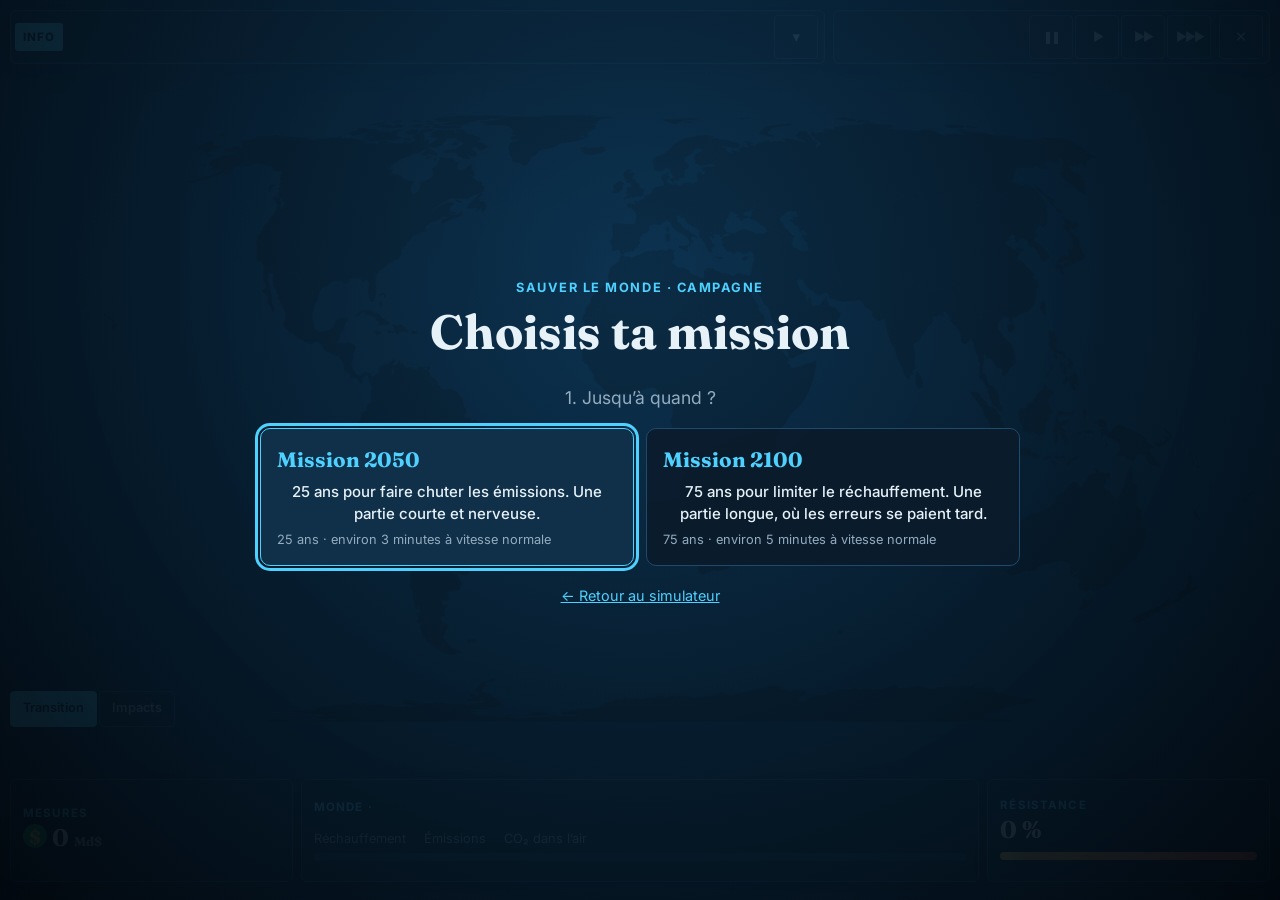
==== jeu.html @ a5c6a92e "Ajoute le jeu « Campagne » (jeu.html), inspiré de Plague Inc. Choix de la période (2050 ou 2100) pui" ====
<!doctype html>
<html lang="fr">
<head>
  <meta charset="utf-8">
  <meta name="viewport" content="width=device-width, initial-scale=1">
  <title>Sauver le monde : Campagne</title>
  <meta name="description" content="Un jeu de stratégie pour sauver le climat : investis dans les bonnes mesures, récolte les fonds des pays et bats la résistance avant 2050 ou 2100.">
  <link rel="preconnect" href="https://fonts.googleapis.com">
  <link rel="preconnect" href="https://fonts.gstatic.com" crossorigin>
  <link href="https://fonts.googleapis.com/css2?family=Fraunces:opsz,wght@9..144,500;9..144,700&family=Inter:wght@400;500;600;700&display=swap" rel="stylesheet">
  <!-- ?v=… : numéro de version, à augmenter à chaque mise en ligne -->
  <link rel="stylesheet" href="css/game.css?v=9">
</head>
<body>
  <!-- ===================== Écran de jeu ===================== -->
  <main id="game" class="game" aria-label="Partie en cours">
    <!-- Bandeau d'actualités (en haut à gauche) -->
    <section class="hud hud-news" aria-label="Actualités">
      <span class="hud-tag">INFO</span>
      <p id="news-headline" class="news-headline" aria-live="polite"></p>
      <button type="button" id="news-toggle" class="hud-icon-button" aria-expanded="false" aria-controls="news-log" aria-label="Voir toutes les actualités">▾</button>
      <ol id="news-log" class="news-log" hidden></ol>
    </section>

    <!-- Date et vitesse (en haut à droite) -->
    <section class="hud hud-time" aria-label="Date et vitesse">
      <p id="date" class="date"></p>
      <div class="speeds" role="group" aria-label="Vitesse du temps">
        <button type="button" class="speed" data-speed="0" aria-label="Pause">❚❚</button>
        <button type="button" class="speed" data-speed="1" aria-label="Vitesse normale">▶</button>
        <button type="button" class="speed" data-speed="2" aria-label="Vitesse ×2">▶▶</button>
        <button type="button" class="speed" data-speed="4" aria-label="Vitesse ×4">▶▶▶</button>
      </div>
      <button type="button" id="quit" class="hud-icon-button" aria-label="Quitter la partie">✕</button>
    </section>

    <!-- La carte -->
    <div class="map-area">
      <div class="map-frame" id="map-frame">
        <div id="game-map" class="game-map"></div>
        <div id="bubbles" class="bubbles" aria-label="Bulles à ramasser"></div>
        <div class="view-switch" role="group" aria-label="Que montre la carte ?">
          <button type="button" class="view-button" data-view="transition" aria-pressed="true">Transition</button>
          <button type="button" class="view-button" data-view="impacts" aria-pressed="false">Impacts</button>
        </div>
      </div>
      <ul id="map-legend" class="map-legend" aria-label="Légende de la carte"></ul>
    </div>

    <!-- Barre du bas -->
    <section class="hud hud-bottom" aria-label="Tableau de bord">
      <button type="button" id="open-measures" class="hud-block hud-funds">
        <span class="hud-label">MESURES</span>
        <span class="hud-value"><span class="coin" aria-hidden="true">$</span> <span id="funds">0</span> <small>Md$</small></span>
        <span id="funds-flow" class="hud-sub"></span>
      </button>

      <div class="hud-block hud-world" aria-live="off">
        <p class="hud-label">MONDE · <span id="goal-label"></span></p>
        <div class="world-stats">
          <p><span class="stat-name">Réchauffement</span> <strong id="stat-temp"></strong> <span id="stat-unmasked" class="stat-sub"></span></p>
          <p><span class="stat-name">Émissions</span> <strong id="stat-emissions"></strong> <span id="stat-emissions-change" class="stat-sub"></span></p>
          <p><span class="stat-name">CO₂ dans l’air</span> <strong id="stat-co2"></strong></p>
        </div>
        <div class="goal-bar" aria-hidden="true"><span id="goal-progress"></span><span id="goal-target"></span></div>
        <p id="forecast" class="hud-sub"></p>
      </div>

      <button type="button" id="open-world" class="hud-block hud-resistance">
        <span class="hud-label">RÉSISTANCE</span>
        <span class="hud-value"><span id="resistance">0</span> %</span>
        <span class="resistance-bar" aria-hidden="true"><span id="resistance-fill"></span></span>
        <span id="resistance-trend" class="hud-sub"></span>
      </button>
    </section>

    <!-- Petit texte « +320 Md$ » qui s'envole quand on ramasse une bulle -->
    <div id="floaters" class="floaters" aria-live="polite"></div>
  </main>

  <!-- ===================== Panneau des mesures ===================== -->
  <section id="measures" class="overlay" role="dialog" aria-modal="true" aria-labelledby="measures-title" hidden>
    <div class="panel">
      <header class="panel-head">
        <h2 id="measures-title">Mesures</h2>
        <p class="panel-funds">Fonds : <strong id="measures-funds"></strong> · entretien <span id="measures-upkeep"></span> · revenus <span id="measures-income"></span></p>
        <button type="button" class="close" data-close aria-label="Fermer">✕</button>
      </header>
      <div class="tabs" role="tablist" id="measure-tabs"></div>
      <div id="measure-list" class="measure-list" role="tabpanel"></div>
      <p class="panel-note">
        Chaque niveau a un prix de lancement, puis un coût d’entretien chaque année (estimé d’après le GIEC).
        Les mesures se déploient en plusieurs années, plus lentement si la résistance est forte.
        Le jeu est en pause tant que ce panneau est ouvert.
      </p>
    </div>
  </section>

  <!-- ===================== Panneau du monde ===================== -->
  <section id="world" class="overlay" role="dialog" aria-modal="true" aria-labelledby="world-title" hidden>
    <div class="panel">
      <header class="panel-head">
        <h2 id="world-title">État du monde</h2>
        <button type="button" class="close" data-close aria-label="Fermer">✕</button>
      </header>
      <div class="world-grid">
        <figure class="chart-box">
          <figcaption>Réchauffement (°C)</figcaption>
          <div id="world-chart-temp"></div>
        </figure>
        <figure class="chart-box">
          <figcaption>Émissions nettes de CO₂ (Gt par an)</figcaption>
          <div id="world-chart-emissions"></div>
        </figure>
        <div class="world-box">
          <h3>La résistance</h3>
          <p id="resistance-explain"></p>
          <ul id="resistance-factors" class="factor-list"></ul>
        </div>
        <div class="world-box">
          <h3>Les régions</h3>
          <ul id="region-list" class="region-list"></ul>
        </div>
      </div>
    </div>
  </section>

  <!-- ===================== Écrans de départ ===================== -->
  <section id="setup" class="overlay setup" aria-labelledby="setup-title">
    <div class="setup-box">
      <p class="setup-kicker">Sauver le monde · Campagne</p>
      <h1 id="setup-title">Choisis ta mission</h1>

      <div id="setup-period" class="setup-step">
        <p class="setup-question">1. Jusqu’à quand ?</p>
        <div id="period-cards" class="cards"></div>
      </div>

      <div id="setup-difficulty" class="setup-step" hidden>
        <p class="setup-question">2. Quel objectif ?</p>
        <div id="difficulty-cards" class="cards"></div>
        <button type="button" id="setup-back" class="link-button">← Changer de période</button>
      </div>

      <div id="setup-briefing" class="setup-step" hidden>
        <p class="setup-question">3. Ta mission</p>
        <div id="briefing" class="briefing"></div>
        <div class="setup-actions">
          <button type="button" id="setup-back2" class="link-button">← Changer d’objectif</button>
          <button type="button" id="start" class="button-primary">Lancer la partie</button>
        </div>
      </div>

      <p class="setup-footer"><a href="index.html">← Retour au simulateur</a></p>
    </div>
  </section>

  <!-- ===================== Fin de partie ===================== -->
  <section id="end" class="overlay" role="dialog" aria-modal="true" aria-labelledby="end-title" hidden>
    <div class="panel end-panel">
      <h2 id="end-title"></h2>
      <p id="end-stars" class="end-stars"></p>
      <p id="end-message"></p>
      <ul id="end-details" class="end-details"></ul>
      <figure class="chart-box">
        <figcaption>Ton parcours : réchauffement (°C)</figcaption>
        <div id="end-chart"></div>
      </figure>
      <div class="setup-actions">
        <button type="button" id="replay" class="button-primary">Rejouer cette mission</button>
        <button type="button" id="new-mission" class="button-secondary">Autre mission</button>
        <a class="button-secondary" href="index.html">Retour au simulateur</a>
      </div>
    </div>
  </section>

  <script src="js/sources.js?v=9"></script>
  <script src="js/levers.js?v=9"></script>
  <script src="js/model.js?v=9"></script>
  <script src="js/costs.js?v=9"></script>
  <script src="js/charts.js?v=9"></script>
  <script src="js/world-map.js?v=9"></script>
  <script src="js/impacts.js?v=9"></script>
  <script src="js/game-data.js?v=9"></script>
  <script src="js/game-engine.js?v=9"></script>
  <script src="js/game-ui.js?v=9"></script>
</body>
</html>
---- css/game.css ----
/* Jeu « Campagne » : interface sombre façon tableau de bord, inspirée des jeux de stratégie mondiale. */
:root {
  --bg: #07131f;
  --ocean-1: #0d3452;
  --ocean-2: #071d31;
  --panel: rgb(10 28 44 / 0.92);
  --panel-solid: #0c2236;
  --line: #1f4a6b;
  --cyan: #4fd1ff;
  --ink: #e6f1f8;
  --ink-2: #93acbf;
  --good: #46e08a;
  --bad: #ff6b57;
  --warn: #ffc44d;
  --gold: #ffd76a;
  /* Carte « Transition » : du gris (rien) au vert vif (transition finie) */
  --tr-0: #5d6253;
  --tr-1: #74864e;
  --tr-2: #6aa94f;
  --tr-3: #45c766;
  --tr-4: #2de39a;
  /* Carte « Impacts » */
  --risk-0: #5d6253;
  --risk-1: #c9a640;
  --risk-2: #dc7a37;
  --risk-3: #d1472b;
  --risk-4: #a3181f;
  color-scheme: dark;
}

* { box-sizing: border-box; }
html, body { height: 100%; }
body {
  margin: 0; background: var(--bg); color: var(--ink);
  font: 15px/1.45 Inter, system-ui, -apple-system, 'Segoe UI', sans-serif;
  overflow: hidden;
}
h1, h2, h3 { font-family: Fraunces, Georgia, serif; margin: 0 0 0.5em; line-height: 1.2; }
button { font: inherit; color: inherit; }
button:focus-visible, a:focus-visible, summary:focus-visible { outline: 3px solid var(--cyan); outline-offset: 2px; }
a { color: var(--cyan); }
[hidden] { display: none !important; }

/* ---------- Écran de jeu ---------- */
.game {
  height: 100dvh; display: grid; grid-template-rows: auto 1fr auto; gap: 8px; padding: 10px;
  background: radial-gradient(ellipse at 50% 40%, var(--ocean-1), var(--ocean-2) 70%, var(--bg));
}
.hud {
  background: var(--panel); border: 1px solid var(--line); border-radius: 6px;
  box-shadow: 0 0 0 1px rgb(79 209 255 / 0.08) inset, 0 6px 20px rgb(0 0 0 / 0.35);
}
.hud-label { display: block; font-size: 0.72rem; font-weight: 700; letter-spacing: 0.1em; color: var(--cyan); }
.hud-sub { display: block; font-size: 0.75rem; color: var(--ink-2); }
.hud-sub.ok { color: var(--good); }
.hud-sub.ko { color: var(--warn); }
.hud-icon-button {
  background: transparent; border: 1px solid var(--line); border-radius: 4px; cursor: pointer;
  min-width: 44px; min-height: 44px; color: var(--ink-2);
}
.hud-icon-button:hover { color: var(--ink); border-color: var(--cyan); }

/* Haut : actualités et date */
.game > .hud-news, .game > .hud-time { grid-row: 1; }
.game { grid-template-columns: 1fr auto; }
.map-area, .hud-bottom { grid-column: 1 / -1; }
.hud-news { display: flex; align-items: center; gap: 10px; padding: 4px 6px 4px 4px; position: relative; min-width: 0; }
.hud-tag {
  flex: none; background: var(--cyan); color: var(--bg); font-weight: 800; font-size: 0.72rem;
  letter-spacing: 0.08em; padding: 6px 8px; border-radius: 3px;
}
.news-headline { margin: 0; flex: 1; min-width: 0; white-space: nowrap; overflow: hidden; text-overflow: ellipsis; font-weight: 500; }
.tone-good { color: var(--good); }
.tone-bad { color: var(--bad); }
.news-headline.flash { animation: flash 1.2s ease-out; }
@keyframes flash { from { background: rgb(79 209 255 / 0.35); } to { background: transparent; } }
.news-log {
  position: absolute; top: calc(100% + 6px); left: 0; right: 0; z-index: 20; margin: 0; padding: 10px 14px 10px 30px;
  max-height: 50vh; overflow: auto; background: var(--panel-solid); border: 1px solid var(--line); border-radius: 6px;
}
.news-log li { margin-bottom: 6px; font-size: 0.85rem; }
.hud-time { display: flex; align-items: center; gap: 8px; padding: 4px 6px 4px 12px; }
.date { margin: 0; font-family: Fraunces, Georgia, serif; font-size: 1.15rem; font-weight: 700; min-width: 9.5em; text-align: right; font-variant-numeric: tabular-nums; }
.speeds { display: flex; gap: 2px; }
.speed {
  min-width: 44px; min-height: 44px; border: 1px solid var(--line); background: transparent; color: var(--ink-2);
  cursor: pointer; font-size: 0.75rem; letter-spacing: -2px; border-radius: 4px;
}
.speed[aria-pressed='true'] { background: var(--cyan); color: var(--bg); border-color: var(--cyan); }

/* Carte */
.map-area { min-height: 0; display: flex; flex-direction: column; align-items: center; justify-content: center; gap: 6px; }
.map-frame {
  position: relative; width: min(100%, calc((100dvh - 250px) * 2.04)); aspect-ratio: 960 / 470;
}
.game-map, .map-svg { width: 100%; height: 100%; display: block; }
.map-region { stroke: rgb(7 19 31 / 0.6); stroke-width: 0.6; transition: fill 0.8s; }
.map-borders { fill: none; stroke: rgb(7 19 31 / 0.45); stroke-width: 0.5; pointer-events: none; }
.tr-0 { fill: var(--tr-0); background: var(--tr-0); }
.tr-1 { fill: var(--tr-1); background: var(--tr-1); }
.tr-2 { fill: var(--tr-2); background: var(--tr-2); }
.tr-3 { fill: var(--tr-3); background: var(--tr-3); }
.tr-4 { fill: var(--tr-4); background: var(--tr-4); }
.risk-0 { fill: var(--risk-0); background: var(--risk-0); }
.risk-1 { fill: var(--risk-1); background: var(--risk-1); }
.risk-2 { fill: var(--risk-2); background: var(--risk-2); }
.risk-3 { fill: var(--risk-3); background: var(--risk-3); }
.risk-4 { fill: var(--risk-4); background: var(--risk-4); }
.view-switch { position: absolute; left: 0; bottom: 0; display: flex; gap: 2px; }
.view-button {
  min-height: 36px; padding: 4px 12px; border: 1px solid var(--line); background: var(--panel); color: var(--ink-2);
  cursor: pointer; font-size: 0.8rem; font-weight: 600; border-radius: 4px;
}
.view-button[aria-pressed='true'] { color: var(--bg); background: var(--cyan); border-color: var(--cyan); }
.map-legend { list-style: none; margin: 0; padding: 0; display: flex; flex-wrap: wrap; justify-content: center; gap: 4px 14px; font-size: 0.75rem; color: var(--ink-2); }
.map-legend li { display: flex; align-items: center; gap: 6px; }
.swatch { width: 14px; height: 10px; border-radius: 2px; display: inline-block; }

/* Bulles */
.bubbles { position: absolute; inset: 0; pointer-events: none; }
.bubble {
  position: absolute; transform: translate(-50%, -50%); pointer-events: auto; cursor: pointer;
  width: 44px; height: 44px; border-radius: 50%; border: 3px solid #fff; font-weight: 800; font-size: 1.2rem;
  display: grid; place-items: center; box-shadow: 0 0 0 4px rgb(255 255 255 / 0.15), 0 6px 16px rgb(0 0 0 / 0.5);
  animation: pop 0.35s ease-out, pulse 1.6s ease-in-out 0.35s infinite;
}
.bubble-funds { background: radial-gradient(circle at 35% 30%, #7dffb0, #13a45a); color: var(--gold); text-shadow: 0 1px 2px #064; }
.bubble-support { background: radial-gradient(circle at 35% 30%, #9fdcff, #1d74c9); color: #fff; }
.bubble.fading { opacity: 0.45; }
.bubble:hover { transform: translate(-50%, -50%) scale(1.12); }
@keyframes pop { from { transform: translate(-50%, -50%) scale(0); } to { transform: translate(-50%, -50%) scale(1); } }
@keyframes pulse { 50% { box-shadow: 0 0 0 10px rgb(255 255 255 / 0), 0 6px 16px rgb(0 0 0 / 0.5); } }
.floater {
  position: absolute; transform: translate(-50%, -50%); pointer-events: none; font-weight: 800; white-space: nowrap;
  animation: float-up 1.2s ease-out forwards; text-shadow: 0 2px 4px #000;
}
.floater-funds { color: var(--gold); }
.floater-support { color: #9fdcff; }
@keyframes float-up { to { transform: translate(-50%, -260%); opacity: 0; } }

/* Bas : mesures, monde, résistance */
.hud-bottom { display: grid; grid-template-columns: minmax(170px, 1fr) minmax(0, 2.4fr) minmax(170px, 1fr); gap: 8px; background: none; border: none; box-shadow: none; }
.hud-block {
  background: var(--panel); border: 1px solid var(--line); border-radius: 6px; padding: 8px 12px; text-align: left;
  box-shadow: 0 6px 20px rgb(0 0 0 / 0.35);
}
button.hud-block { cursor: pointer; }
button.hud-block:hover { border-color: var(--cyan); }
.hud-value { display: block; font-family: Fraunces, Georgia, serif; font-size: 1.5rem; font-weight: 700; font-variant-numeric: tabular-nums; }
.hud-value small { font-size: 0.8rem; color: var(--ink-2); }
.hud-value.negative { color: var(--bad); }
.coin {
  display: inline-grid; place-items: center; width: 1.25em; height: 1.25em; border-radius: 50%;
  background: #13a45a; color: var(--gold); font-size: 0.8em; vertical-align: 0.1em;
}
.hud-world { min-width: 0; }
.hud-world .hud-label { white-space: nowrap; overflow: hidden; text-overflow: ellipsis; }
.world-stats { display: flex; flex-wrap: wrap; gap: 2px 18px; margin: 4px 0; }
.world-stats p { margin: 0; }
.stat-name { color: var(--ink-2); font-size: 0.8rem; }
.stat-sub { color: var(--ink-2); font-size: 0.75rem; }
.goal-bar { height: 8px; border-radius: 4px; background: #163650; overflow: hidden; margin: 4px 0; }
.goal-bar span { display: block; height: 100%; width: 0; background: var(--warn); transition: width 0.6s; }
.goal-bar span.ok { background: var(--good); }
.resistance-bar { display: block; height: 8px; border-radius: 4px; background: #163650; overflow: hidden; margin: 4px 0; }
.resistance-bar span { display: block; height: 100%; background: linear-gradient(90deg, var(--warn), var(--bad)); transition: width 0.6s; }
.hud-resistance.danger { border-color: var(--bad); animation: alarm 1s ease-in-out infinite; }
@keyframes alarm { 50% { box-shadow: 0 0 18px rgb(255 107 87 / 0.6); } }

@media (max-width: 760px) {
  body { font-size: 14px; }
  .game { padding: 6px; gap: 6px; }
  .game > .hud-news { grid-column: 1 / -1; grid-row: 1; }
  .game > .hud-time { grid-column: 1 / -1; grid-row: 2; justify-content: space-between; }
  .game { grid-template-rows: auto auto 1fr auto; }
  .map-area { grid-row: 3; }
  .hud-bottom { grid-row: 4; grid-template-columns: 1fr 1fr; }
  .hud-world { grid-column: 1 / -1; grid-row: 1; }
  .map-frame { width: 100%; }
  .date { min-width: 0; text-align: left; }
  .hud-value { font-size: 1.25rem; }
}

/* ---------- Panneaux ---------- */
.overlay {
  position: fixed; inset: 0; z-index: 50; background: rgb(2 8 14 / 0.72); display: grid; place-items: center;
  padding: 16px; overflow: auto;
}
.panel {
  width: min(960px, 100%); max-height: calc(100dvh - 32px); overflow: auto; background: var(--panel-solid);
  border: 1px solid var(--line); border-radius: 10px; padding: 18px 20px; box-shadow: 0 20px 60px rgb(0 0 0 / 0.6);
}
.panel-head { display: flex; align-items: baseline; gap: 14px; flex-wrap: wrap; margin-bottom: 10px; }
.panel-head h2 { margin: 0; }
.panel-funds { margin: 0; color: var(--ink-2); flex: 1; }
.panel-funds strong { color: var(--gold); }
.close { margin-left: auto; background: transparent; border: 1px solid var(--line); border-radius: 6px; min-width: 44px; min-height: 44px; cursor: pointer; }
.panel-note { font-size: 0.8rem; color: var(--ink-2); margin: 12px 0 0; }

.tabs { display: flex; gap: 4px; flex-wrap: wrap; margin-bottom: 12px; }
.tab {
  display: flex; flex-direction: column; align-items: flex-start; gap: 0; min-height: 44px; padding: 6px 12px;
  border: 1px solid var(--line); background: transparent; border-radius: 6px; cursor: pointer; font-weight: 600;
}
.tab-role { font-size: 0.65rem; letter-spacing: 0.08em; text-transform: uppercase; color: var(--ink-2); }
.tab[aria-selected='true'] { background: var(--cyan); color: var(--bg); border-color: var(--cyan); }
.tab[aria-selected='true'] .tab-role { color: var(--bg); }

.measure-list { display: grid; grid-template-columns: repeat(auto-fill, minmax(270px, 1fr)); gap: 10px; }
.measure {
  --group: var(--cyan);
  display: flex; flex-direction: column; gap: 6px; padding: 12px; border-radius: 8px;
  border: 1px solid var(--line); border-top: 4px solid var(--group); background: rgb(255 255 255 / 0.03);
}
.measure.group-energy { --group: #f0b14a; }
.measure.group-land { --group: #7fcf8c; }
.measure.group-removal { --group: #7cb8e6; }
.measure.group-geo { --group: #d29bf0; border-style: dashed; border-top-style: solid; }
.measure.group-society { --group: #ffd76a; }
.measure-head { display: flex; justify-content: space-between; gap: 8px; align-items: baseline; }
.measure-head h3 { font-size: 1rem; margin: 0; color: var(--group); }
.pips { color: var(--group); letter-spacing: 2px; white-space: nowrap; }
.measure-now { margin: 0; font-size: 0.8rem; color: var(--good); }
.measure-next { margin: 0; font-weight: 600; }
.measure-info { display: block; font-weight: 400; font-size: 0.8rem; color: var(--ink-2); margin-top: 2px; }
.measure details { font-size: 0.8rem; color: var(--ink-2); }
.measure summary { cursor: pointer; color: var(--cyan); }
.buy {
  margin-top: auto; min-height: 44px; border-radius: 6px; border: 1px solid var(--good); cursor: pointer;
  background: #13a45a; color: #fff; font-weight: 700;
}
.buy:disabled { background: transparent; color: var(--ink-2); border-color: var(--line); cursor: not-allowed; }

.world-grid { display: grid; grid-template-columns: repeat(auto-fit, minmax(300px, 1fr)); gap: 14px; }
.chart-box, .world-box { margin: 0; background: rgb(255 255 255 / 0.03); border: 1px solid var(--line); border-radius: 8px; padding: 10px 12px; }
.chart-box figcaption { font-weight: 600; margin-bottom: 6px; }
.factor-list, .region-list { list-style: none; padding: 0; margin: 0; display: grid; gap: 4px; font-size: 0.85rem; }
.factor-list .up { color: var(--bad); }
.factor-list .down { color: var(--good); }
.region-list li { display: grid; grid-template-columns: 1fr auto auto; gap: 8px; align-items: center; }
.region-tr { color: var(--ink-2); font-size: 0.78rem; }
.risk-chip { padding: 1px 8px; border-radius: 99px; font-size: 0.75rem; font-weight: 700; color: #111; }
.risk-chip.risk-3, .risk-chip.risk-4 { color: #fff; }

/* Graphiques (mêmes classes que js/charts.js) */
.chart-svg { width: 100%; height: auto; display: block; }
.chart-grid { stroke: #1f4a6b; stroke-width: 1; }
.chart-tick, .chart-marker-label { fill: var(--ink-2); font-size: 14px; font-family: Inter, system-ui, sans-serif; }
.chart-ref { stroke: var(--ink-2); stroke-dasharray: 4 4; stroke-width: 1.5; }
.chart-ref-label { fill: var(--ink-2); font-size: 14px; font-weight: 600; font-family: Inter, system-ui, sans-serif; }
.chart-marker { stroke: var(--ink-2); stroke-dasharray: 2 4; }
.chart-legend { list-style: none; padding: 0; margin: 6px 0 0; display: flex; gap: 14px; font-size: 0.8rem; color: var(--ink-2); flex-wrap: wrap; }
.chart-legend li { display: flex; align-items: center; gap: 6px; }
.chart-swatch { width: 18px; height: 0; border-top: 3px solid var(--swatch); }
.chart-swatch.dashed { border-top-style: dashed; }

/* ---------- Départ et fin ---------- */
.setup { background: radial-gradient(ellipse at 50% 30%, rgb(13 52 82 / 0.85), rgb(2 8 14 / 0.95)); }
.setup-box { width: min(760px, 100%); text-align: center; }
.setup-kicker { color: var(--cyan); font-weight: 700; letter-spacing: 0.12em; text-transform: uppercase; font-size: 0.8rem; margin: 0 0 6px; }
.setup-box h1 { font-size: clamp(2rem, 5vw, 3rem); }
.setup-question { font-size: 1.1rem; color: var(--ink-2); }
.cards { display: grid; grid-template-columns: repeat(auto-fit, minmax(200px, 1fr)); gap: 12px; text-align: left; }
.card {
  display: flex; flex-direction: column; gap: 6px; padding: 16px; border-radius: 10px; cursor: pointer;
  background: var(--panel); border: 1px solid var(--line); min-height: 44px;
}
.card:hover, .card:focus-visible { border-color: var(--cyan); background: #10304a; }
.card-title { font-family: Fraunces, Georgia, serif; font-size: 1.3rem; font-weight: 700; color: var(--cyan); }
.card-text { font-weight: 500; }
.card-meta { font-size: 0.8rem; color: var(--ink-2); }
.link-button { background: none; border: none; color: var(--cyan); cursor: pointer; margin-top: 12px; min-height: 44px; }
.briefing { text-align: left; background: var(--panel); border: 1px solid var(--line); border-radius: 10px; padding: 16px 20px; }
.briefing-goal { font-weight: 700; color: var(--gold); margin-top: 0; }
.briefing ul { padding-left: 20px; margin: 0; }
.briefing li { margin-bottom: 6px; }
.setup-actions { display: flex; gap: 10px; justify-content: center; align-items: center; flex-wrap: wrap; margin-top: 14px; }
.button-primary, .button-secondary {
  min-height: 48px; padding: 10px 22px; border-radius: 8px; font-weight: 700; cursor: pointer; text-decoration: none;
  display: inline-flex; align-items: center;
}
.button-primary { background: var(--good); color: #06251a; border: none; }
.button-secondary { background: transparent; color: var(--ink); border: 1px solid var(--line); }
.setup-footer { margin-top: 20px; font-size: 0.9rem; }
.end-panel { max-width: 720px; text-align: center; }
.end-stars { font-size: 2.4rem; color: var(--gold); letter-spacing: 6px; margin: 0; }
.end-details { text-align: left; color: var(--ink-2); }
.end-details li { margin-bottom: 4px; }
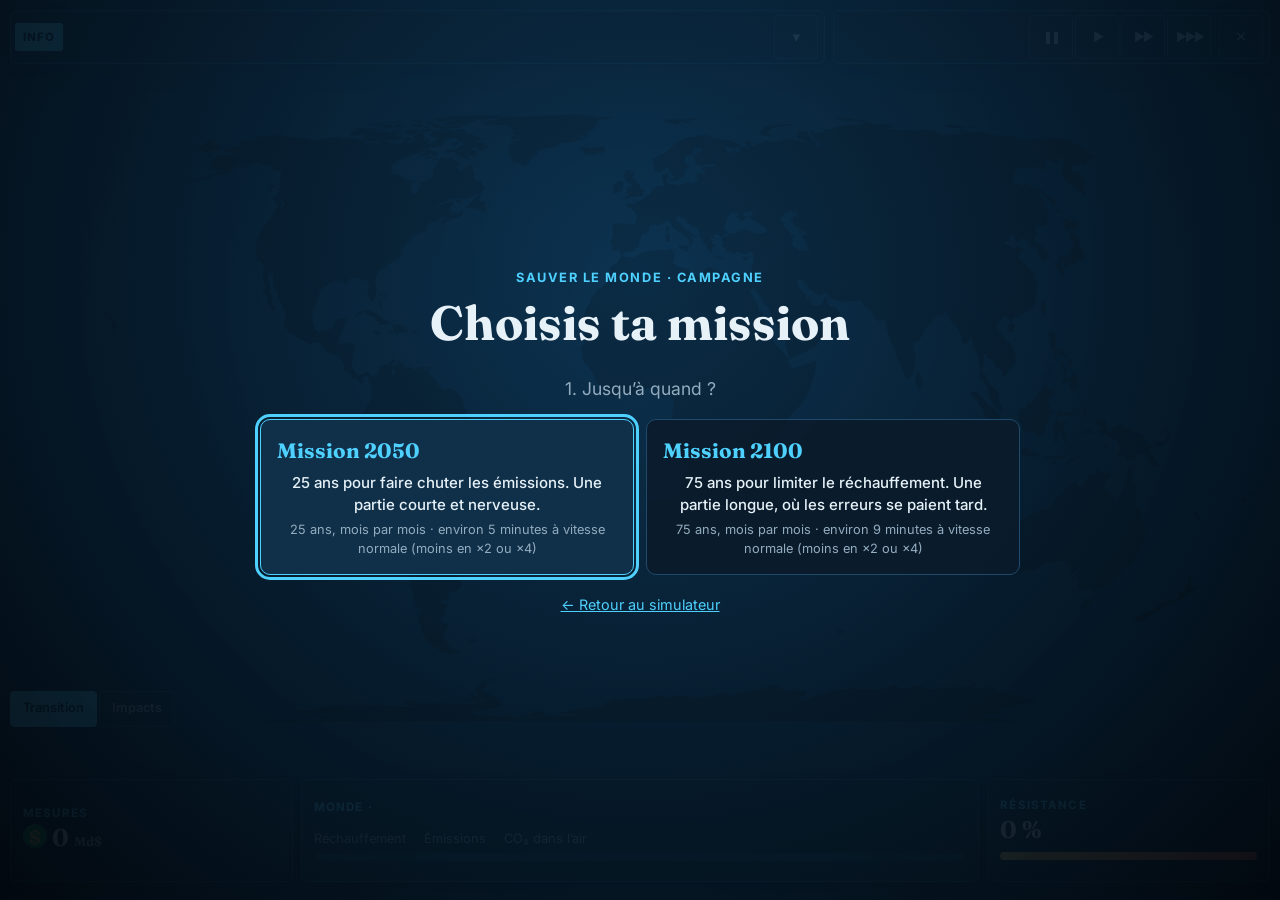
==== commit 9a4a411e: "Jeu : le temps avance mois par mois, plus lentement Un mois par seconde pour la Mission 2050 (enviro" ====
--- a/jeu.html
+++ b/jeu.html
@@ -9,7 +9,7 @@
   <link rel="preconnect" href="https://fonts.gstatic.com" crossorigin>
   <link href="https://fonts.googleapis.com/css2?family=Fraunces:opsz,wght@9..144,500;9..144,700&family=Inter:wght@400;500;600;700&display=swap" rel="stylesheet">
   <!-- ?v=… : numéro de version, à augmenter à chaque mise en ligne -->
-  <link rel="stylesheet" href="css/game.css?v=9">
+  <link rel="stylesheet" href="css/game.css?v=10">
 </head>
 <body>
   <!-- ===================== Écran de jeu ===================== -->
@@ -174,15 +174,15 @@
     </div>
   </section>
 
-  <script src="js/sources.js?v=9"></script>
-  <script src="js/levers.js?v=9"></script>
-  <script src="js/model.js?v=9"></script>
-  <script src="js/costs.js?v=9"></script>
-  <script src="js/charts.js?v=9"></script>
-  <script src="js/world-map.js?v=9"></script>
-  <script src="js/impacts.js?v=9"></script>
-  <script src="js/game-data.js?v=9"></script>
-  <script src="js/game-engine.js?v=9"></script>
-  <script src="js/game-ui.js?v=9"></script>
+  <script src="js/sources.js?v=10"></script>
+  <script src="js/levers.js?v=10"></script>
+  <script src="js/model.js?v=10"></script>
+  <script src="js/costs.js?v=10"></script>
+  <script src="js/charts.js?v=10"></script>
+  <script src="js/world-map.js?v=10"></script>
+  <script src="js/impacts.js?v=10"></script>
+  <script src="js/game-data.js?v=10"></script>
+  <script src="js/game-engine.js?v=10"></script>
+  <script src="js/game-ui.js?v=10"></script>
 </body>
 </html>
